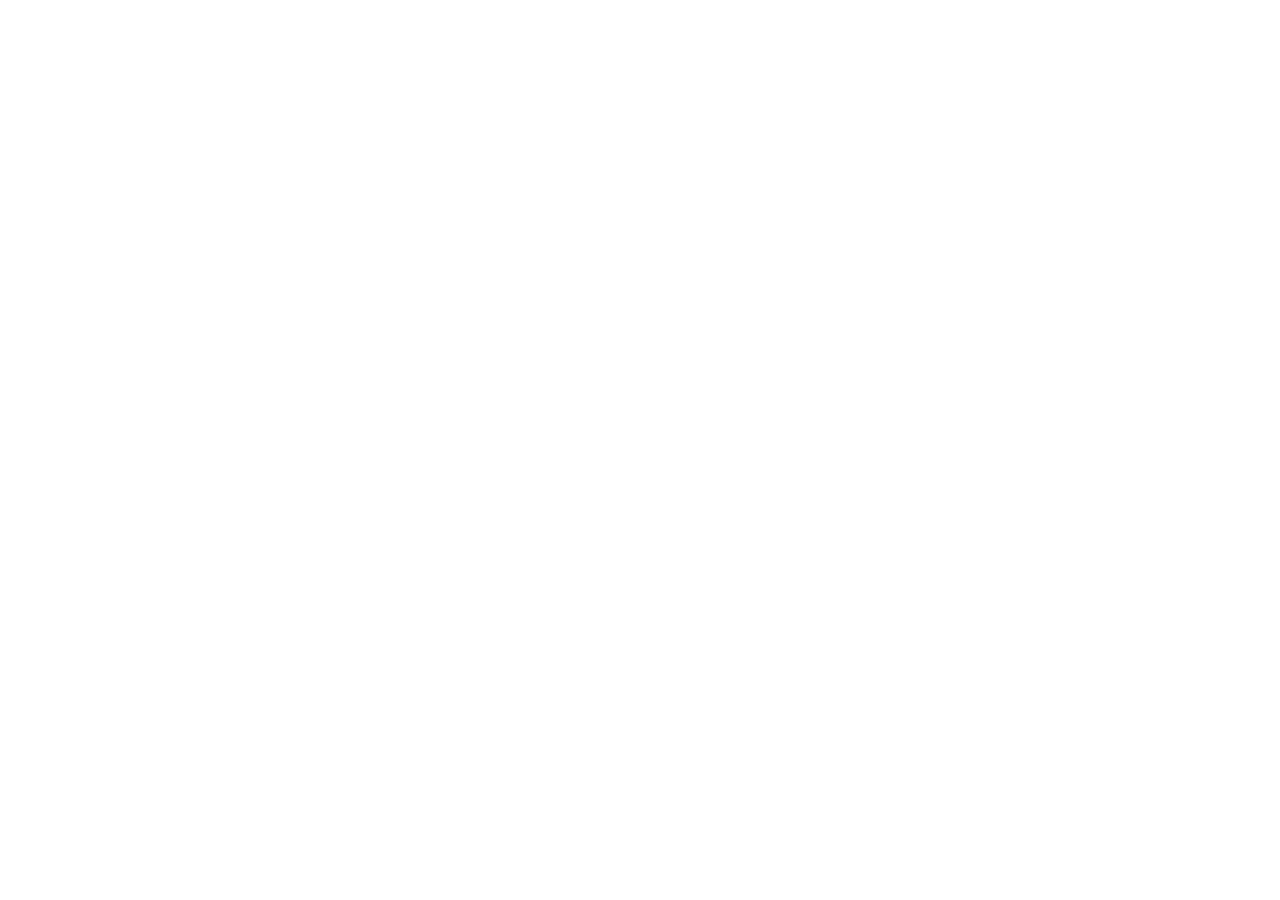
==== about.html @ 8754f015 "dosyaların ilk içerikleri düzenlendi" ====
<!DOCTYPE html>
<html lang="en">
<head>
    <meta charset="UTF-8">
    <meta name="viewport" content="width=device-width, initial-scale=1.0">
    <title>Page Title</title>
</head>

<body>
    <!-- içerik buraya yazılacak -->
</body>
</html>
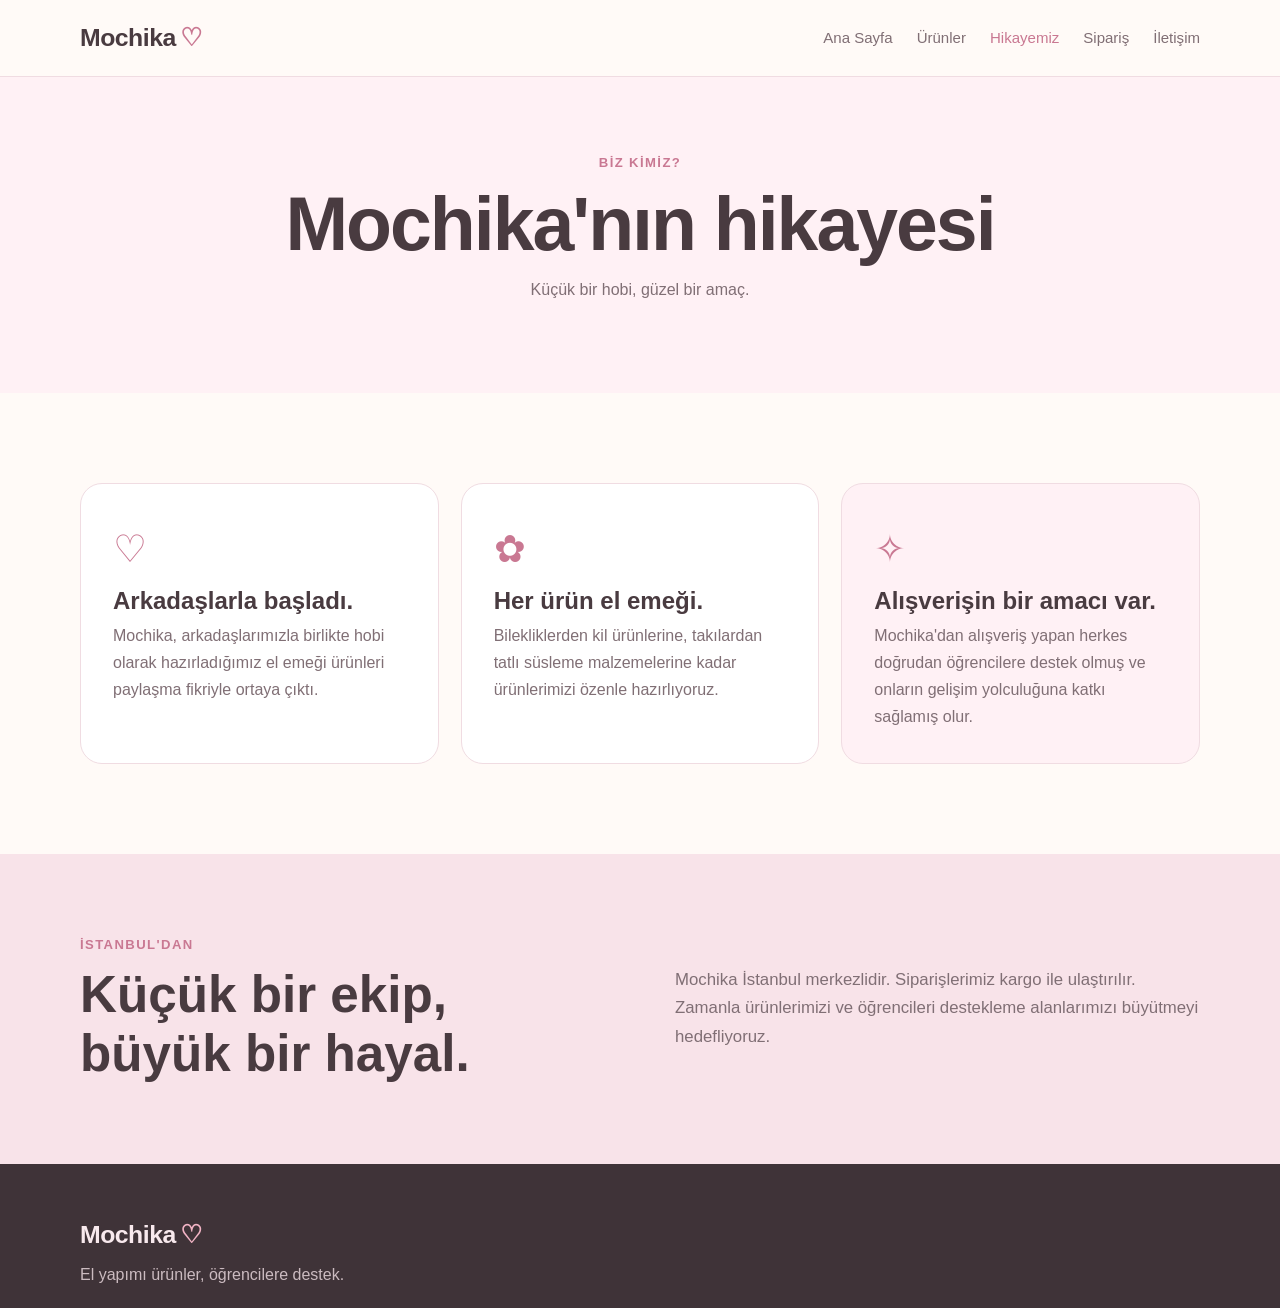
==== commit f0f13708: "ilk website tasarım denemesi" ====
--- a/about.html
+++ b/about.html
@@ -1,12 +1,20 @@
 <!DOCTYPE html>
-<html lang="en">
+<html lang="tr">
 <head>
     <meta charset="UTF-8">
     <meta name="viewport" content="width=device-width, initial-scale=1.0">
-    <title>Page Title</title>
+    <title>Hikayemiz | Mochika</title>
+    <link rel="stylesheet" href="style.css">
 </head>
+<body>
+    <header class="navbar"><div class="container nav-content"><a href="index.html" class="logo">Mochika<span>♡</span></a><nav class="nav-links"><a href="index.html">Ana Sayfa</a><a href="products.html">Ürünler</a><a href="about.html" class="active">Hikayemiz</a><a href="order.html">Sipariş</a><a href="contact.html">İletişim</a></nav></div></header>
 
-<body>
-    <!-- içerik buraya yazılacak -->
+    <main>
+        <section class="page-hero"><div class="container section-heading center"><p class="eyebrow">Biz kimiz?</p><h1>Mochika'nın hikayesi</h1><p>Küçük bir hobi, güzel bir amaç.</p></div></section>
+        <section class="section"><div class="container story-grid"><div class="story-card"><span class="big-icon">♡</span><h2>Arkadaşlarla başladı.</h2><p>Mochika, arkadaşlarımızla birlikte hobi olarak hazırladığımız el emeği ürünleri paylaşma fikriyle ortaya çıktı.</p></div><div class="story-card"><span class="big-icon">✿</span><h2>Her ürün el emeği.</h2><p>Bilekliklerden kil ürünlerine, takılardan tatlı süsleme malzemelerine kadar ürünlerimizi özenle hazırlıyoruz.</p></div><div class="story-card highlight-card"><span class="big-icon">✧</span><h2>Alışverişin bir amacı var.</h2><p>Mochika'dan alışveriş yapan herkes doğrudan öğrencilere destek olmuş ve onların gelişim yolculuğuna katkı sağlamış olur.</p></div></div></section>
+        <section class="support-section"><div class="container support-content"><div><p class="eyebrow">İstanbul'dan</p><h2>Küçük bir ekip,<br>büyük bir hayal.</h2></div><p>Mochika İstanbul merkezlidir. Siparişlerimiz kargo ile ulaştırılır. Zamanla ürünlerimizi ve öğrencileri destekleme alanlarımızı büyütmeyi hedefliyoruz.</p></div></section>
+    </main>
+
+    <footer class="footer"><div class="container footer-content"><div><div class="logo">Mochika<span>♡</span></div><p>El yapımı ürünler, öğrencilere destek.</p></div></div></footer>
 </body>
-</html>+</html>
--- a/style.css
+++ b/style.css
@@ -0,0 +1,147 @@
+/* =========================================================
+   MOCHIKA - ANA TASARIM DOSYASI
+   Pastel pembe, güven veren ve tatlı bir görünüm.
+   ========================================================= */
+
+:root {
+    --pink: #e9a8bb;
+    --pink-dark: #c97892;
+    --pink-light: #fff1f5;
+    --cream: #fffaf7;
+    --white: #ffffff;
+    --text: #493b40;
+    --muted: #806f75;
+    --border: #f0dce2;
+    --shadow: 0 14px 40px rgba(110, 66, 80, 0.10);
+    --radius: 22px;
+}
+
+* { box-sizing: border-box; margin: 0; padding: 0; }
+html { scroll-behavior: smooth; }
+body { font-family: Arial, Helvetica, sans-serif; background: var(--cream); color: var(--text); line-height: 1.7; }
+a { color: inherit; text-decoration: none; }
+button, input, textarea, select { font: inherit; }
+.container { width: min(1120px, 92%); margin: 0 auto; }
+
+/* NAVBAR */
+.navbar { position: sticky; top: 0; z-index: 50; background: rgba(255,250,247,.94); backdrop-filter: blur(12px); border-bottom: 1px solid var(--border); }
+.nav-content { min-height: 76px; display: flex; align-items: center; justify-content: space-between; gap: 25px; }
+.logo { font-size: 1.55rem; font-weight: 800; letter-spacing: -.5px; }
+.logo span { color: var(--pink-dark); margin-left: 4px; }
+.nav-links { display: flex; flex-wrap: wrap; gap: 24px; }
+.nav-links a { color: var(--muted); font-size: .94rem; transition: .2s; }
+.nav-links a:hover, .nav-links a.active { color: var(--pink-dark); }
+
+/* HERO */
+.hero { padding: 85px 0 75px; background: linear-gradient(135deg, #fffaf7 0%, #fff0f4 100%); }
+.hero-content { display: grid; grid-template-columns: 1.15fr .85fr; align-items: center; gap: 70px; }
+.eyebrow { color: var(--pink-dark); font-size: .82rem; font-weight: 800; letter-spacing: 1.4px; text-transform: uppercase; margin-bottom: 10px; }
+h1 { font-size: clamp(2.5rem, 6vw, 4.7rem); line-height: 1.08; letter-spacing: -2px; margin-bottom: 25px; }
+h1 span { color: var(--pink-dark); }
+.hero-description { color: var(--muted); max-width: 650px; font-size: 1.05rem; margin-bottom: 22px; }
+.support-message { background: rgba(255,255,255,.75); border-left: 4px solid var(--pink); padding: 15px 18px; border-radius: 0 14px 14px 0; margin-bottom: 28px; color: var(--muted); }
+.support-message strong { color: var(--text); }
+.button { display: inline-block; border: 0; border-radius: 999px; padding: 13px 22px; font-weight: 800; cursor: pointer; transition: transform .2s, box-shadow .2s; }
+.button:hover { transform: translateY(-2px); box-shadow: var(--shadow); }
+.primary-button { background: var(--pink-dark); color: white; }
+.full-width { width: 100%; }
+.hero-card { min-height: 400px; border-radius: 42px; background: radial-gradient(circle at 25% 20%, #fff 0 7%, transparent 8%), linear-gradient(145deg, #f8dce5, #e7a6ba); display: flex; flex-direction: column; align-items: center; justify-content: center; box-shadow: var(--shadow); text-align: center; }
+.hero-decoration { font-size: 3rem; color: white; margin-bottom: 20px; }
+.hero-product { width: 170px; height: 170px; border: 3px solid white; border-radius: 50%; display: grid; place-items: center; font-size: 6rem; color: white; margin-bottom: 25px; }
+.hero-card p { color: white; margin-bottom: 0; }
+.hero-card strong { color: white; font-size: 1.15rem; }
+
+/* GENEL BÖLÜMLER */
+.section { padding: 90px 0; }
+.page-hero { padding: 75px 0 45px; background: var(--pink-light); }
+.section-heading { margin-bottom: 45px; }
+.section-heading.center { text-align: center; }
+.section-heading h1, .section-heading h2 { margin-bottom: 10px; }
+.section-heading h2 { font-size: clamp(2rem, 4vw, 3rem); }
+.section-heading p:last-child { color: var(--muted); }
+
+/* KATEGORİ */
+.category-grid { display: grid; grid-template-columns: repeat(3, 1fr); gap: 22px; }
+.category-card { padding: 32px; background: white; border: 1px solid var(--border); border-radius: var(--radius); transition: .2s; }
+.category-card:hover { transform: translateY(-5px); box-shadow: var(--shadow); }
+.category-card > span { font-size: 2rem; color: var(--pink-dark); }
+.category-card h3 { margin: 10px 0 5px; font-size: 1.3rem; }
+.category-card p { color: var(--muted); }
+
+/* AMAÇ */
+.support-section { padding: 80px 0; background: #f8e3e9; }
+.support-content { display: grid; grid-template-columns: 1fr 1fr; gap: 70px; align-items: center; }
+.support-content h2 { font-size: clamp(2rem, 4vw, 3.2rem); line-height: 1.15; }
+.support-content > p { color: var(--muted); font-size: 1.05rem; }
+
+/* ÜRÜNLER */
+.products-inner-grid { display: grid; grid-template-columns: repeat(4, 1fr); gap: 22px; }
+.product-card { background: white; border: 1px solid var(--border); border-radius: var(--radius); overflow: hidden; transition: .2s; }
+.product-card:hover { transform: translateY(-5px); box-shadow: var(--shadow); }
+.product-click { width: 100%; padding: 0; border: 0; background: transparent; text-align: left; cursor: pointer; color: inherit; }
+.product-image { min-height: 210px; display: grid; place-items: center; background: linear-gradient(145deg, #fff0f4, #f6d9e2); }
+.product-image span { width: 110px; height: 110px; border-radius: 50%; border: 2px solid white; display: grid; place-items: center; color: white; background: var(--pink); font-size: 3.6rem; box-shadow: 0 10px 25px rgba(110,66,80,.12); }
+.product-info { padding: 20px; }
+.product-category { color: var(--pink-dark); text-transform: uppercase; font-size: .7rem; font-weight: 800; letter-spacing: 1px; }
+.product-info h3 { min-height: 54px; font-size: 1.05rem; margin: 5px 0; }
+.product-info strong { display: block; font-size: 1.05rem; margin-bottom: 10px; }
+.details-link { color: var(--pink-dark); font-size: .88rem; font-weight: 700; }
+
+/* MODAL */
+.modal { display: none; position: fixed; inset: 0; z-index: 100; background: rgba(55,35,42,.45); padding: 25px; align-items: center; justify-content: center; }
+.modal.show { display: flex; }
+.modal-content { position: relative; width: min(820px, 100%); background: white; border-radius: 28px; padding: 35px; box-shadow: var(--shadow); }
+.modal-close { position: absolute; right: 18px; top: 12px; border: 0; background: transparent; font-size: 2rem; cursor: pointer; color: var(--muted); }
+.modal-product { display: grid; grid-template-columns: .9fr 1.1fr; gap: 35px; align-items: center; }
+.product-image.large { min-height: 330px; border-radius: 20px; }
+.product-image.large span { width: 145px; height: 145px; font-size: 5rem; }
+.modal-product h2 { font-size: 2rem; margin: 8px 0 15px; }
+.modal-description { color: var(--muted); margin-bottom: 18px; }
+.modal-price { display: block; font-size: 1.3rem; margin-bottom: 22px; }
+
+/* HİKAYE / İLETİŞİM */
+.story-grid, .contact-grid { display: grid; grid-template-columns: repeat(3, 1fr); gap: 22px; }
+.story-card, .contact-card { background: white; border: 1px solid var(--border); border-radius: var(--radius); padding: 32px; }
+.story-card p, .contact-card p { color: var(--muted); }
+.big-icon, .contact-card > span { color: var(--pink-dark); font-size: 2.4rem; }
+.highlight-card { background: var(--pink-light); }
+.contact-card h2 { margin: 10px 0; }
+
+/* FORM */
+.form-wrapper { max-width: 780px; }
+.order-form { background: white; border: 1px solid var(--border); border-radius: 28px; padding: 35px; box-shadow: var(--shadow); }
+.form-section { padding-bottom: 30px; margin-bottom: 30px; border-bottom: 1px solid var(--border); }
+.form-section h2 { font-size: 1.25rem; margin-bottom: 18px; }
+.form-section label { display: block; font-weight: 700; font-size: .9rem; margin: 14px 0 6px; }
+.form-section input, .form-section textarea, .form-section select { width: 100%; border: 1px solid var(--border); border-radius: 12px; padding: 12px 14px; background: #fffafc; outline: none; }
+.form-section input:focus, .form-section textarea:focus, .form-section select:focus { border-color: var(--pink); }
+.form-note { color: var(--muted); font-size: .85rem; margin-top: 12px; }
+.success-message { color: #52745d; margin-top: 15px; font-size: .9rem; }
+
+/* FOOTER */
+.footer { background: #3f3338; color: #f8e9ed; padding: 50px 0 20px; }
+.footer .logo span { color: #f2b4c5; }
+.footer-content { display: flex; justify-content: space-between; gap: 30px; }
+.footer-content p { color: #cbbbc0; margin-top: 5px; }
+.footer-links { display: flex; gap: 20px; align-items: center; }
+.footer-links a { color: #f8e9ed; font-size: .9rem; }
+.footer-bottom { margin-top: 35px; padding-top: 18px; border-top: 1px solid rgba(255,255,255,.1); }
+.footer-bottom p { font-size: .8rem; color: #bcaeb2; }
+
+/* MOBİL */
+@media (max-width: 900px) {
+    .hero-content, .support-content, .modal-product { grid-template-columns: 1fr; }
+    .products-inner-grid { grid-template-columns: repeat(2, 1fr); }
+    .category-grid, .story-grid, .contact-grid { grid-template-columns: 1fr; }
+    .hero-card { min-height: 300px; }
+}
+
+@media (max-width: 650px) {
+    .nav-content { flex-direction: column; padding: 16px 0; }
+    .nav-links { justify-content: center; gap: 12px 16px; }
+    .hero { padding-top: 55px; }
+    .products-inner-grid { grid-template-columns: 1fr; }
+    .modal-content { padding: 25px 20px; }
+    .footer-content { flex-direction: column; }
+    .footer-links { flex-wrap: wrap; }
+}
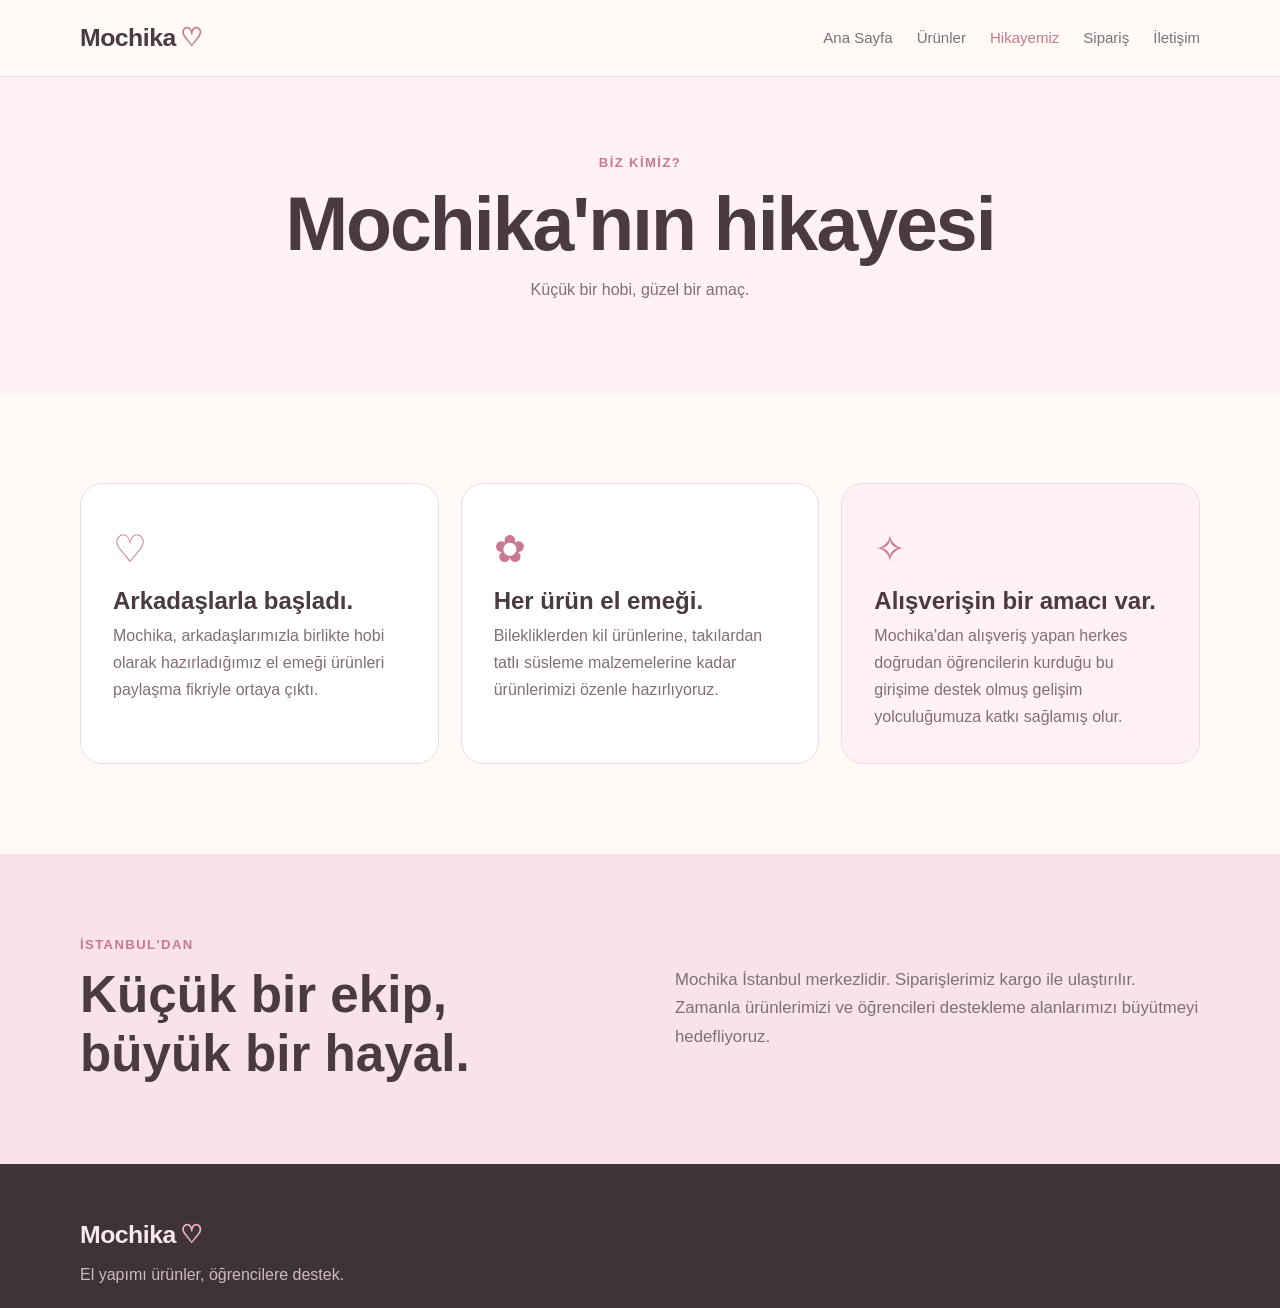
==== commit 03d8972b: "about.html içeriği güncellendi; hikaye ve destek bölümleri yeniden düzenlendi." ====
--- a/about.html
+++ b/about.html
@@ -10,9 +10,34 @@
     <header class="navbar"><div class="container nav-content"><a href="index.html" class="logo">Mochika<span>♡</span></a><nav class="nav-links"><a href="index.html">Ana Sayfa</a><a href="products.html">Ürünler</a><a href="about.html" class="active">Hikayemiz</a><a href="order.html">Sipariş</a><a href="contact.html">İletişim</a></nav></div></header>
 
     <main>
-        <section class="page-hero"><div class="container section-heading center"><p class="eyebrow">Biz kimiz?</p><h1>Mochika'nın hikayesi</h1><p>Küçük bir hobi, güzel bir amaç.</p></div></section>
-        <section class="section"><div class="container story-grid"><div class="story-card"><span class="big-icon">♡</span><h2>Arkadaşlarla başladı.</h2><p>Mochika, arkadaşlarımızla birlikte hobi olarak hazırladığımız el emeği ürünleri paylaşma fikriyle ortaya çıktı.</p></div><div class="story-card"><span class="big-icon">✿</span><h2>Her ürün el emeği.</h2><p>Bilekliklerden kil ürünlerine, takılardan tatlı süsleme malzemelerine kadar ürünlerimizi özenle hazırlıyoruz.</p></div><div class="story-card highlight-card"><span class="big-icon">✧</span><h2>Alışverişin bir amacı var.</h2><p>Mochika'dan alışveriş yapan herkes doğrudan öğrencilere destek olmuş ve onların gelişim yolculuğuna katkı sağlamış olur.</p></div></div></section>
-        <section class="support-section"><div class="container support-content"><div><p class="eyebrow">İstanbul'dan</p><h2>Küçük bir ekip,<br>büyük bir hayal.</h2></div><p>Mochika İstanbul merkezlidir. Siparişlerimiz kargo ile ulaştırılır. Zamanla ürünlerimizi ve öğrencileri destekleme alanlarımızı büyütmeyi hedefliyoruz.</p></div></section>
+        <section class="page-hero">
+            <div class="container section-heading center">
+                <p class="eyebrow">Biz kimiz?</p>
+                <h1>Mochika'nın hikayesi</h1>
+                <p>Küçük bir hobi, güzel bir amaç.</p></div></section>
+        <section class="section"><div class="container story-grid">
+            <div class="story-card">
+                <span class="big-icon">♡</span>
+                <h2>Arkadaşlarla başladı.</h2>
+                <p>Mochika, arkadaşlarımızla birlikte hobi olarak hazırladığımız el emeği ürünleri paylaşma fikriyle ortaya çıktı.</p>
+            </div>
+            <div class="story-card">
+                <span class="big-icon">✿</span>
+                <h2>Her ürün el emeği.</h2>
+                <p>Bilekliklerden kil ürünlerine, takılardan tatlı süsleme malzemelerine kadar ürünlerimizi özenle hazırlıyoruz.</p>
+            </div>
+            <div class="story-card highlight-card">
+                <span class="big-icon">✧</span>
+                <h2>Alışverişin bir amacı var.</h2>
+                <p>Mochika'dan alışveriş yapan herkes doğrudan öğrencilerin kurduğu bu girişime destek olmuş gelişim yolculuğumuza katkı sağlamış olur.</p>
+            </div>
+        </div></section>
+        <section class="support-section">
+            <div class="container support-content"><div>
+                <p class="eyebrow">İstanbul'dan</p>
+                <h2>Küçük bir ekip,<br>büyük bir hayal.</h2></div>
+                <p>Mochika İstanbul merkezlidir. Siparişlerimiz kargo ile ulaştırılır.
+                    Zamanla ürünlerimizi ve öğrencileri destekleme alanlarımızı büyütmeyi hedefliyoruz.</p></div></section>
     </main>
 
     <footer class="footer"><div class="container footer-content"><div><div class="logo">Mochika<span>♡</span></div><p>El yapımı ürünler, öğrencilere destek.</p></div></div></footer>
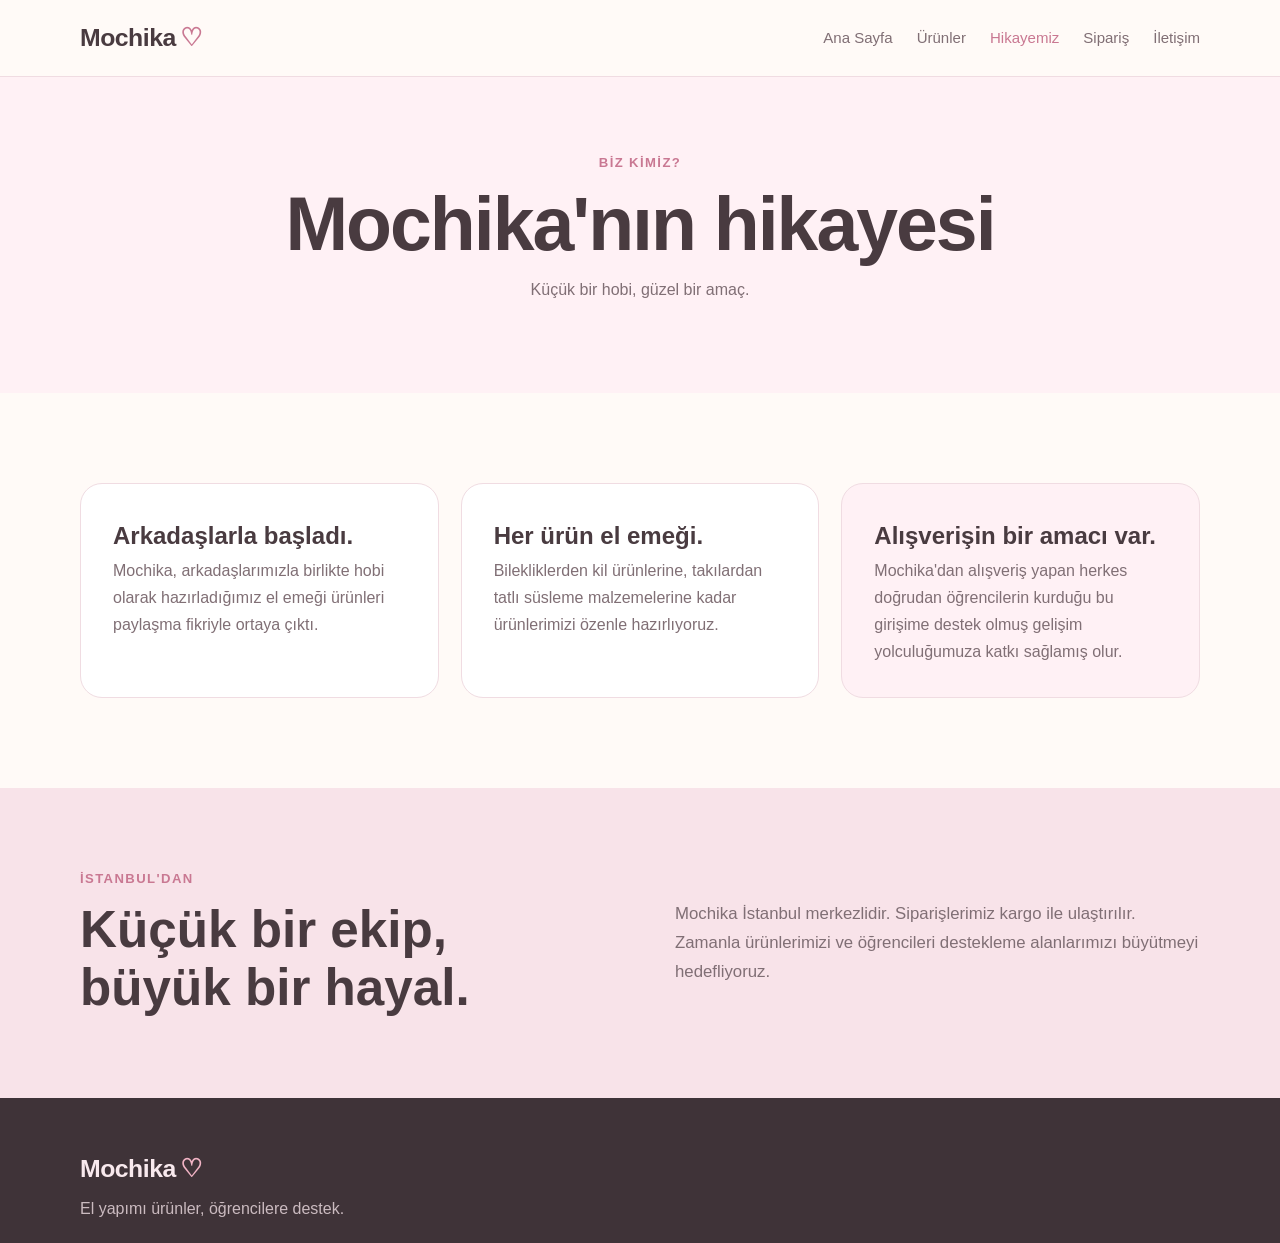
==== commit 35e36067: "about.html dosyasında hikaye bölümü için ikonlar yorum satırına alındı." ====
--- a/about.html
+++ b/about.html
@@ -17,17 +17,17 @@
                 <p>Küçük bir hobi, güzel bir amaç.</p></div></section>
         <section class="section"><div class="container story-grid">
             <div class="story-card">
-                <span class="big-icon">♡</span>
+                <!---<span class="big-icon">♡</span>-->
                 <h2>Arkadaşlarla başladı.</h2>
                 <p>Mochika, arkadaşlarımızla birlikte hobi olarak hazırladığımız el emeği ürünleri paylaşma fikriyle ortaya çıktı.</p>
             </div>
             <div class="story-card">
-                <span class="big-icon">✿</span>
+                <!--<span class="big-icon">✿</span>-->
                 <h2>Her ürün el emeği.</h2>
                 <p>Bilekliklerden kil ürünlerine, takılardan tatlı süsleme malzemelerine kadar ürünlerimizi özenle hazırlıyoruz.</p>
             </div>
             <div class="story-card highlight-card">
-                <span class="big-icon">✧</span>
+                <!--<span class="big-icon">✧</span>-->
                 <h2>Alışverişin bir amacı var.</h2>
                 <p>Mochika'dan alışveriş yapan herkes doğrudan öğrencilerin kurduğu bu girişime destek olmuş gelişim yolculuğumuza katkı sağlamış olur.</p>
             </div>
